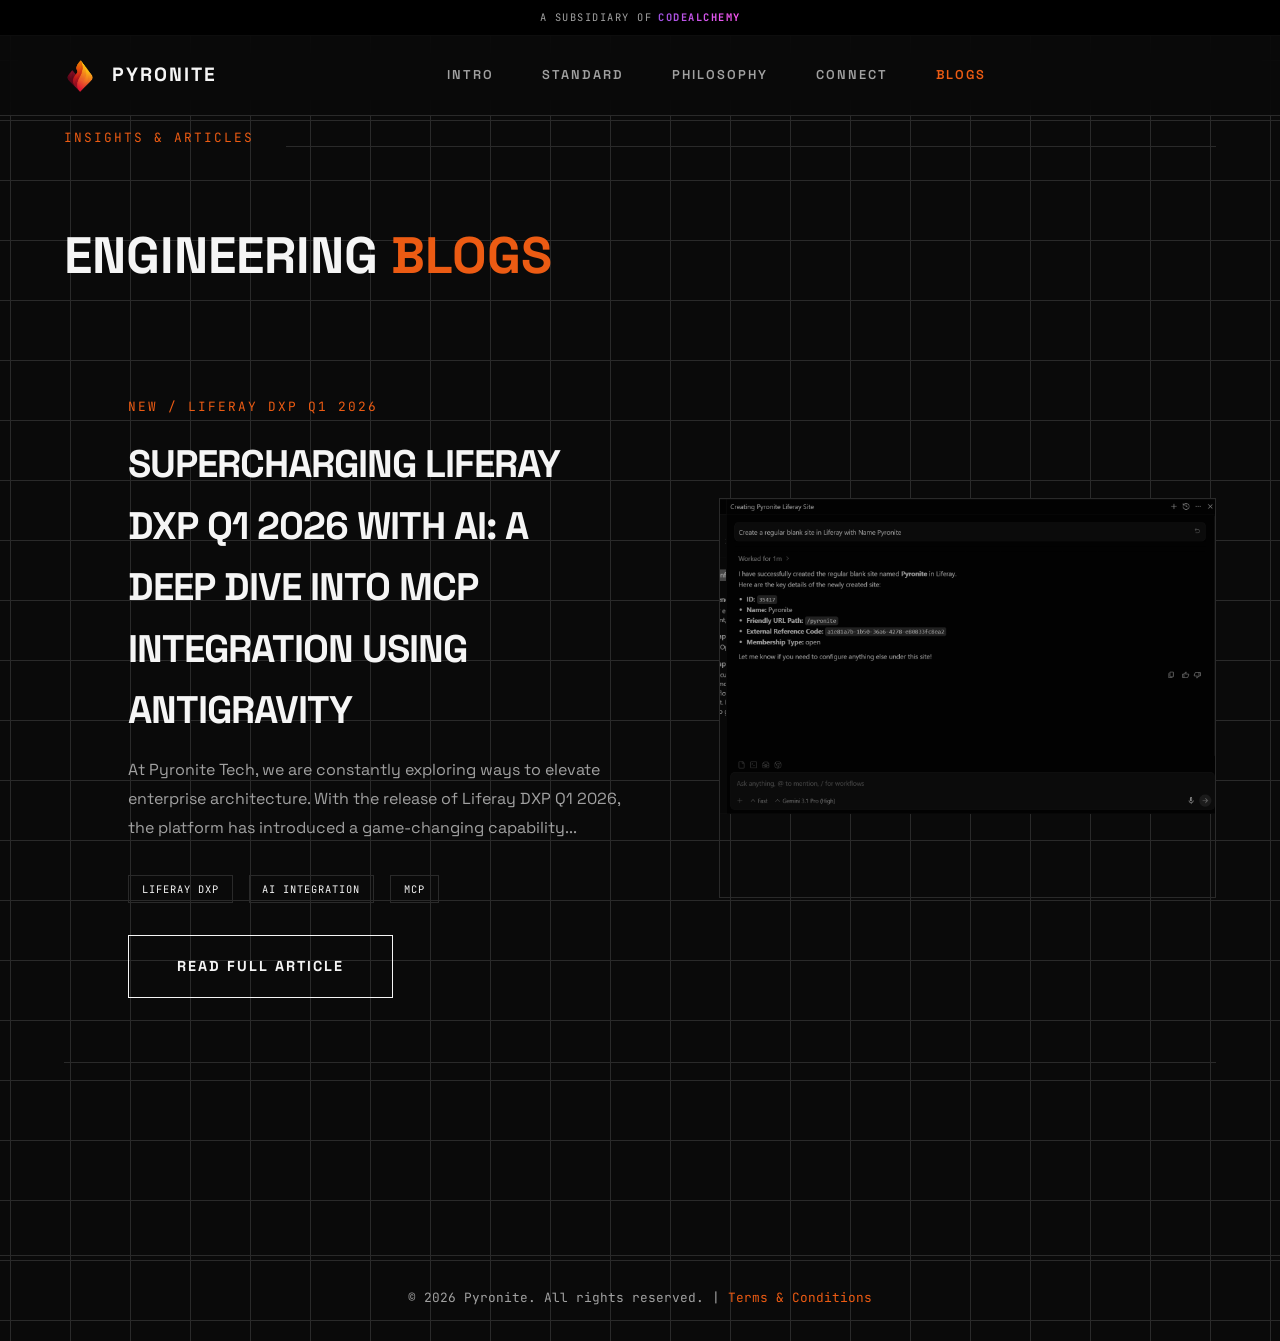
==== blogs.html @ 960b44a4 "blog" ====
<!DOCTYPE html>
<html lang="en">
<head>
  <meta charset="UTF-8">
  <meta name="viewport" content="width=device-width, initial-scale=1.0">
  <title>Engineering Blogs & Insights | Pyronite Liferay Experts</title>
  <meta name="description" content="Explore Pyronite's engineering blogs on advanced Liferay DXP implementations, headless architecture, and connecting native AI protocols.">
  <meta name="keywords" content="Pyronite Blogs, Liferay DXP, Liferay Development, Liferay Integration, Liferay AI, Antigravity, MCP, Enterprise Architecture">
  <meta name="author" content="Pyronite Tech">
  <meta property="og:title" content="Engineering Blogs & Insights | Pyronite">
  <meta property="og:description" content="Explore Pyronite's engineering blogs on advanced Liferay DXP implementations, headless architecture, and connecting native AI protocols.">
  <meta property="og:type" content="website">
  <link rel="stylesheet" href="styles.css">
  <link rel="icon" type="image/png" href="assets/logo.png">
</head>
<body>
  <div class="top-strip">A Subsidiary of <a href="https://codealchemy.tech/" target="_blank">CodeAlchemy</a></div>
  <nav class="navbar">
    <div class="brand">
      <img src="assets/logo.png" alt="Pyronite Logo" class="logo">
      PYRONITE
    </div>
    <div class="nav-links">
      <a href="index.html">Intro</a>
      <a href="standard.html">Standard</a>
      <a href="philosophy.html">Philosophy</a>
      <a href="connect.html">Connect</a>
      <a href="blogs.html" class="active">Blogs</a>
    </div>
    <div class="nav-meta"></div>
  </nav>

  <section class="section" style="padding-top: 8rem;">
    <div class="container reveal">
      <div class="section-header">
        <span class="label">INSIGHTS & ARTICLES</span>
        <div class="line"></div>
      </div>
      <h1 style="font-size: clamp(2.5rem, 4vw, 3.5rem); font-weight: 700; text-transform: uppercase; margin-bottom: 3rem; line-height: 1.1">Engineering <span style="color: var(--primary);">Blogs</span></h1>
      
      <div class="projects">
        <article class="project-row" style="cursor: pointer; display: flex; gap: 2rem; align-items: center;" onclick="window.location.href='blog1.html'">
          <div class="project-info" style="flex: 1;">
            <span class="label">NEW / Liferay DXP Q1 2026</span>
            <h3 style="margin: 1rem 0;">Supercharging Liferay DXP Q1 2026 with AI: A Deep Dive into MCP Integration using Antigravity</h3>
            <p style="color: var(--text-muted); line-height: 1.8;">At Pyronite Tech, we are constantly exploring ways to elevate enterprise architecture. With the release of Liferay DXP Q1 2026, the platform has introduced a game-changing capability...</p>
            <div class="project-tags" style="margin-top: 1.5rem;">
              <span>Liferay DXP</span>
              <span>AI Integration</span>
              <span>MCP</span>
            </div>
            <a href="blog1.html" class="btn btn-outline" style="margin-top: 2rem; display: inline-block;">Read Full Article</a>
          </div>
          <div class="project-img" style="flex: 1; border: 1px solid var(--border-light);">
            <img src="assets/blogs/blog-1/4.png" style="width: 100%; height: 100%; object-fit: cover;" alt="Liferay AI Integration">
          </div>
        </article>
      </div>
    </div>
  </section>

  <footer style="padding: 2rem; margin-top: 4rem; border-top: 1px solid var(--border-light); text-align: center; font-family: var(--font-mono); font-size: 0.8rem; color: var(--text-muted);">
    <p>&copy; 2026 Pyronite. All rights reserved. | <a href="terms.html" style="color: var(--primary); text-decoration: none;">Terms & Conditions</a></p>
  </footer>

  <script src="script.js"></script>
</body>
</html>
---- styles.css ----
/* -- styles.css -- */
@import url('https://fonts.googleapis.com/css2?family=Space+Grotesk:wght@300;400;500;600;700&family=JetBrains+Mono:wght@400;700&display=swap');
@import url('https://fonts.googleapis.com/css2?family=Material+Symbols+Outlined:wght@300&display=swap');

:root {
  --primary: #ec5b13;
  --bg-base: #0a0a0a;
  --bg-surface: #111111;
  --bg-panel: #1a1a1a;
  --border-light: #2a2a2a;
  --text-primary: #f5f5f5;
  --text-muted: #a1a1a1;
  --font-display: 'Space Grotesk', sans-serif;
  --font-mono: 'JetBrains Mono', monospace;
  --nav-height: 80px;
}

* { margin: 0; padding: 0; box-sizing: border-box; border-radius: 0 !important; }

body {
  font-family: var(--font-display);
  background-color: var(--bg-base);
  color: var(--text-primary);
  line-height: 1.6;
  overflow-x: hidden;
  background-image: 
    linear-gradient(var(--border-light) 1px, transparent 1px),
    linear-gradient(90deg, var(--border-light) 1px, transparent 1px);
  background-size: 60px 60px;
  background-position: center top;
}

a { text-decoration: none; color: inherit; transition: 0.3s ease; }
ul { list-style: none; }
img { max-width: 100%; height: auto; display: block; }
.material-symbols-outlined { vertical-align: middle; }

/* Top Strip */
.top-strip {
  position: fixed; top: 0; left: 0; width: 100%; height: 36px;
  background: #000; color: var(--text-muted); 
  display: flex; align-items: center; justify-content: center;
  font-family: var(--font-mono); font-size: 0.65rem; font-weight: 400; 
  text-transform: uppercase; letter-spacing: 1.5px; z-index: 1002;
  border-bottom: 1px solid rgba(255, 255, 255, 0.05);
}
.top-strip a {
  text-decoration: none; margin-left: 6px; font-weight: 700; transition: opacity 0.3s;
  background: linear-gradient(to right, #9b51e0, #ff57f4, #9b51e0);
  background-size: 200% auto;
  color: transparent;
  -webkit-background-clip: text;
  background-clip: text;
  animation: gradient-shine 3s linear infinite;
}
.top-strip a:hover {
  opacity: 0.8;
}

@keyframes gradient-shine {
  to {
    background-position: 200% center;
  }
}

/* Navbar */
.navbar {
  position: fixed; top: 36px; left: 0; width: 100%; height: var(--nav-height);
  background: rgba(10, 10, 10, 0.85); backdrop-filter: blur(12px);
  border-bottom: 1px solid var(--border-light);
  display: flex; justify-content: space-between; align-items: center;
  padding: 0 4rem; z-index: 1000;
}
.brand { display: flex; align-items: center; gap: 1rem; font-weight: 700; text-transform: uppercase; font-size: 1.2rem; letter-spacing: 2px; }
.brand .logo { height: 32px; width: auto; object-fit: contain; display: block; }
.nav-links { display: flex; gap: 3rem; }
.nav-links a { text-transform: uppercase; font-size: 0.8rem; font-weight: 600; letter-spacing: 2px; color: var(--text-muted); }
.nav-links a:hover, .nav-links a.active { color: var(--primary); }
.nav-meta { font-family: var(--font-mono); font-size: 0.75rem; color: var(--text-muted); }

/* Globals */
.container { max-width: 1440px; margin: 0 auto; padding: 0 4rem; }
.section { padding: 8rem 0; position: relative; }
.section-header { margin-bottom: 4rem; display: flex; align-items: center; gap: 2rem; }
.section-header h2 { font-size: 1.5rem; font-weight: 700; text-transform: uppercase; letter-spacing: 1px; }
.section-header .line { flex: 1; height: 1px; background: var(--border-light); }
.label { font-family: var(--font-mono); color: var(--primary); font-size: 0.8rem; text-transform: uppercase; letter-spacing: 2px; display: block; margin-bottom: 1rem;}

/* Buttons */
.btn {
  display: inline-block; padding: 1.2rem 3rem; background: var(--primary);
  color: #fff; font-weight: 700; text-transform: uppercase; letter-spacing: 2px;
  font-size: 0.9rem; border: 1px solid var(--primary); cursor: pointer; transition: 0.3s;
}
.btn:hover { background: transparent; color: var(--primary); }
.btn-outline { background: transparent; border: 1px solid var(--text-primary); color: var(--text-primary); }
.btn-outline:hover { background: var(--text-primary); color: var(--bg-base); }

/* Hero Section */
.hero { display: flex; align-items: flex-end; min-height: 100vh; padding-bottom: 5rem; padding-top: calc(var(--nav-height) + 36px); }
.hero-content { display: grid; grid-template-columns: 8fr 4fr; gap: 4rem; align-items: end; }
.hero h1 { font-size: clamp(3rem, 7vw, 6.5rem); font-weight: 700; line-height: 0.9; text-transform: uppercase; letter-spacing: -2px; }
.hero h1 span { color: var(--primary); }
.hero-desc { border-left: 1px solid var(--border-light); padding-left: 2rem; padding-bottom: 1rem; }
.hero-desc p { font-size: 1.2rem; color: var(--text-muted); margin-bottom: 1.5rem; max-width: 400px; font-weight: 300; }
.hero-desc .meta { font-family: var(--font-mono); font-size: 0.7rem; color: var(--primary); text-transform: uppercase; letter-spacing: 2px; }

/* Grid Cards (Manifestos, Standard) */
.grid-cards { display: grid; grid-template-columns: repeat(auto-fit, minmax(280px, 1fr)); gap: 1px; background: var(--border-light); border: 1px solid var(--border-light); }
.card { background: var(--bg-surface); padding: 3rem 2rem; transition: background 0.3s, border-color 0.3s; position: relative; }
.card:hover { background: var(--bg-panel); }
.card .icon { font-size: 2.5rem; color: var(--primary); margin-bottom: 2rem; opacity: 0.8; }
.card h3 { font-size: 1.2rem; font-weight: 700; text-transform: uppercase; margin-bottom: 1rem; }
.card p { font-size: 0.9rem; color: var(--text-muted); line-height: 1.6; }

/* Philosophy Section Layout */
.philosophy-grid { display: grid; grid-template-columns: 1fr 1fr; gap: 4rem; align-items: start; }
.philosophy-text h2 { font-size: clamp(2rem, 4vw, 3.5rem); font-weight: 700; text-transform: uppercase; line-height: 1.1; margin-bottom: 2rem; }
.philosophy-text p { font-size: 1.1rem; color: var(--text-muted); margin-bottom: 1.5rem; }
.philosophy-quote { padding: 2rem; background: var(--bg-surface); border-left: 2px solid var(--primary); font-family: var(--font-mono); font-size: 0.9rem; color: var(--primary); margin: 2rem 0; }
.philosophy-image { position: relative; aspect-ratio: 1; background: var(--bg-surface); border: 1px solid var(--border-light); display: flex; justify-content: center; align-items: center; overflow: hidden; }
.philosophy-image img { position: absolute; top:0; left:0; width: 100%; height: 100%; object-fit: cover; filter: grayscale(1) contrast(1.2) brightness(0.5); transition: 0.5s; }
.philosophy-image:hover img { filter: grayscale(0) contrast(1) brightness(0.8); }

/* Projects / Manifestos List */
.project-row { display: grid; grid-template-columns: 5fr 7fr; border-bottom: 1px solid var(--border-light); transition: 0.3s; }
.project-row:hover { background: var(--bg-surface); }
.project-info { padding: 4rem; }
.project-info h3 { font-size: clamp(2rem, 3vw, 4rem); font-weight: 700; text-transform: uppercase; margin-bottom: 1.5rem; letter-spacing: -1px; }
.project-info p { color: var(--text-muted); margin-bottom: 2rem; max-width: 500px; }
.project-tags { display: flex; gap: 1rem; flex-wrap: wrap; }
.project-tags span { display: inline-block; padding: 0.3rem 0.8rem; border: 1px solid var(--border-light); font-size: 0.65rem; font-family: var(--font-mono); text-transform: uppercase; letter-spacing: 1px; }
.project-img { position: relative; border-left: 1px solid var(--border-light); overflow: hidden; min-height: 400px; }
.project-img img { width: 100%; height: 100%; object-fit: cover; filter: grayscale(1) contrast(1.2) brightness(0.7); transition: 0.5s;}
.project-row:hover .project-img img { filter: grayscale(0) contrast(1) brightness(0.9); }

/* Contact Form */
.contact-container { display: grid; grid-template-columns: 1fr 1fr; gap: 4rem; }
.contact-info h2 { font-size: clamp(2rem, 4vw, 3.5rem); text-transform: uppercase; margin-bottom: 2rem; line-height: 1.1; }
.contact-info p { font-size: 1.2rem; color: var(--text-muted); margin-bottom: 3rem; font-weight: 300; }
.form-group { margin-bottom: 1.5rem; }
.form-control { width: 100%; background: transparent; border: 1px solid var(--border-light); color: var(--text-primary); padding: 1.2rem; font-family: var(--font-mono); font-size: 0.85rem; outline: none; transition: 0.3s; text-transform: uppercase; }
.form-control:focus { border-color: var(--primary); }
textarea.form-control { resize: vertical; min-height: 150px; }

/* Code Block Styling */
.code-block { background: var(--bg-surface); border: 1px solid var(--border-light); padding: 2rem; font-family: var(--font-mono); font-size: 0.85rem; overflow-x: auto; color: var(--text-muted); position: relative; }
.code-block .keyword { color: #3b82f6; }
.code-block .string { color: var(--primary); }
.code-block .function { color: #fbbf24; }
.code-block-header { padding-bottom: 1rem; margin-bottom: 1rem; border-bottom: 1px solid var(--border-light); font-size: 0.7rem; text-transform: uppercase; }

/* Footers */
.footer { border-top: 1px solid var(--border-light); padding: 4rem 0; background: var(--bg-surface); }
.footer-grid { display: grid; grid-template-columns: 1fr 1fr 1fr; gap: 2rem; }
.footer-col h4 { font-family: var(--font-mono); font-size: 0.75rem; color: var(--primary); margin-bottom: 1.5rem; }
.footer-col p { font-size: 0.8rem; color: var(--text-muted); text-transform: uppercase; letter-spacing: 1px; }

/* Animations */
.reveal { opacity: 0; transform: translateY(30px); transition: all 0.8s ease-out; }
.reveal.active { opacity: 1; transform: translateY(0); }

@media (max-width: 1024px) {
  .hero-content { grid-template-columns: 1fr; }
  .philosophy-grid, .contact-container, .project-row { grid-template-columns: 1fr; }
  .project-img { border-left: none; border-top: 1px solid var(--border-light); }
  .nav-links { display: none; }
}

/* Capabilities Specific */
.cap-interactive-container {
  display: flex;
  gap: 2rem;
  align-items: flex-start;
}
.cap-tags {
  display: flex;
  flex-wrap: wrap;
  gap: 1rem;
  flex: 2;
}
.cap-tag {
  display: flex;
  align-items: center;
  gap: 0.8rem;
  padding: 0.8rem 1.5rem;
  border: 1px solid var(--border-light);
  font-family: var(--font-mono);
  font-size: 0.85rem;
  text-transform: uppercase;
  cursor: crosshair;
  transition: all 0.3s;
  background: var(--bg-surface);
  color: var(--text-primary);
}
.cap-tag:hover {
  border-color: var(--primary);
  color: var(--primary);
  background: rgba(236, 91, 19, 0.05);
  transform: translateY(-2px);
}
.cap-tag .material-symbols-outlined {
  font-size: 1.2rem;
}
.cap-readout {
  flex: 1;
  background: var(--bg-surface);
  border: 1px solid var(--border-light);
  border-left: 4px solid var(--primary);
  padding: 3rem;
  min-height: 250px;
  position: sticky;
  top: 100px;
}
.readout-label {
  font-family: var(--font-mono);
  font-size: 0.8rem;
  color: var(--primary);
  margin-bottom: 2rem;
  display: inline-block;
  letter-spacing: 2px;
}
.readout-text {
  font-size: 1.2rem;
  color: var(--text-muted);
  line-height: 1.6;
}

@media (max-width: 1024px) {
  .cap-interactive-container { flex-direction: column; }
  .cap-readout { width: 100%; position: relative; top: 0; min-height: auto; padding: 2rem; }
}

/* Marquee / Partner Logos */
.marquee-wrapper {
  background: var(--bg-surface);
  padding: 3rem 0;
  border-top: 1px solid var(--border-light);
  border-bottom: 1px solid var(--border-light);
}

.marquee-container {
  overflow: hidden;
  position: relative;
  width: 100%;
}

.marquee-content {
  display: flex;
  width: max-content;
  white-space: nowrap;
  gap: 4rem;
  animation: marquee-custom 20s linear infinite;
}

@keyframes marquee-custom {
  from { transform: translateX(0); }
  to { transform: translateX(-50%); } 
}

.marquee-container:hover .marquee-content {
  animation-play-state: paused;
}

.marquee-item {
  display: flex;
  width: 11rem;
  flex-shrink: 0;
  align-items: center;
  justify-content: center;
  opacity: 0.5;
  transition: opacity 0.3s;
}

.marquee-item:hover {
  opacity: 1;
}

.marquee-item img {
  object-fit: contain;
  width: 100%;
  height: max-content;
  max-height: 54px;
  filter: grayscale(1) brightness(0.8);
}
.marquee-item:hover img {
  filter: grayscale(0) brightness(1);
}
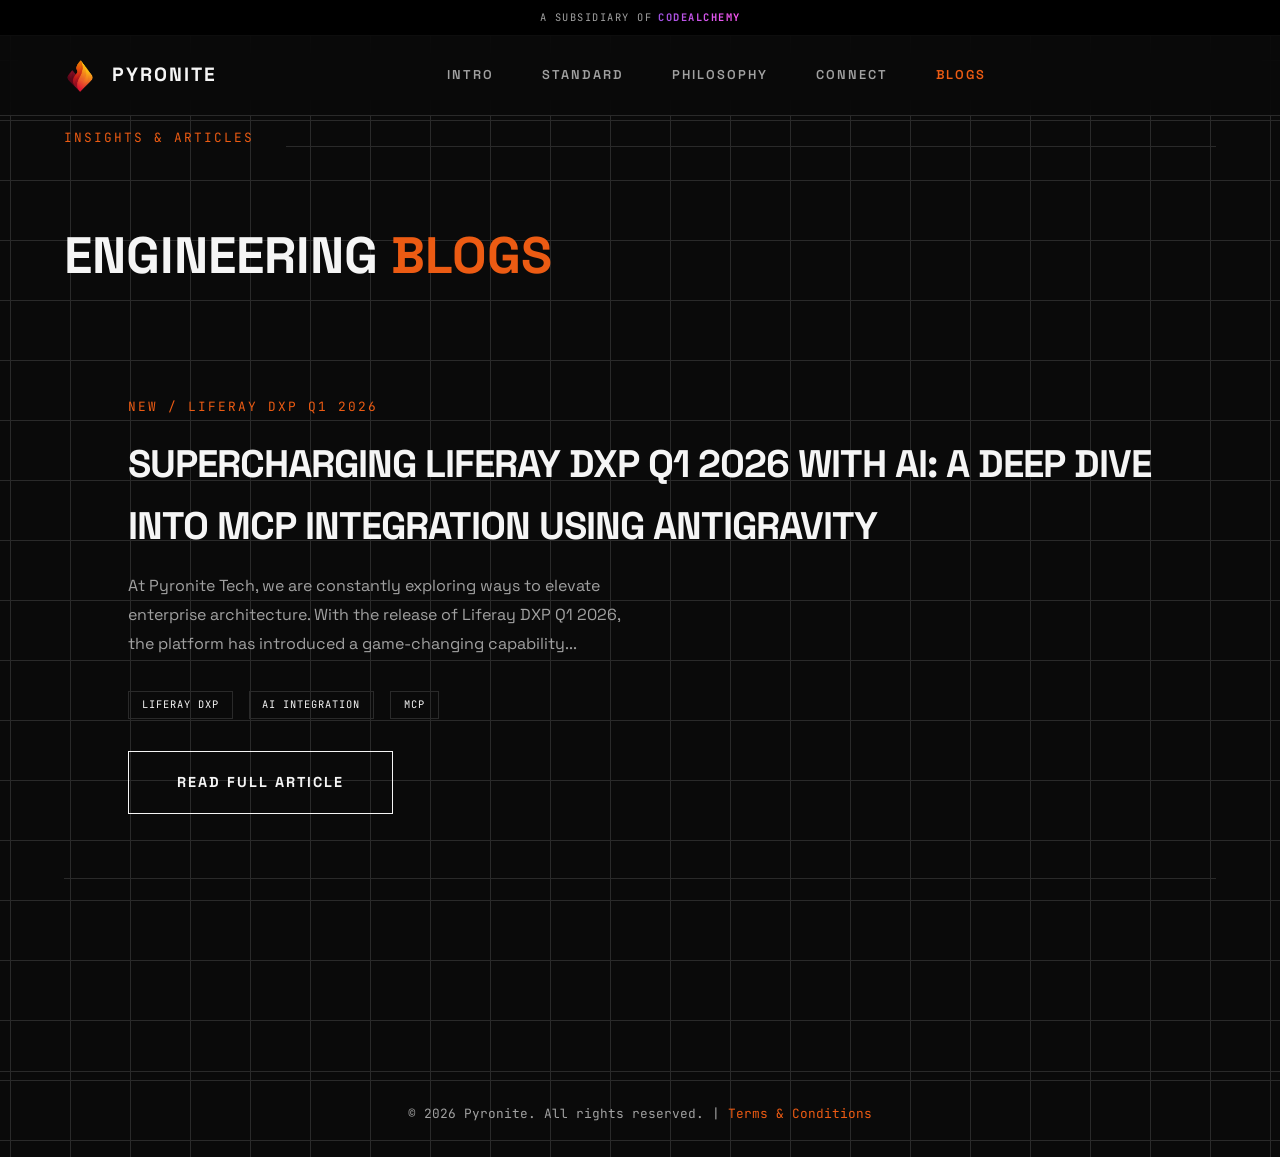
==== commit 8cda7815: "fixes" ====
--- a/blogs.html
+++ b/blogs.html
@@ -39,8 +39,8 @@
       <h1 style="font-size: clamp(2.5rem, 4vw, 3.5rem); font-weight: 700; text-transform: uppercase; margin-bottom: 3rem; line-height: 1.1">Engineering <span style="color: var(--primary);">Blogs</span></h1>
       
       <div class="projects">
-        <article class="project-row" style="cursor: pointer; display: flex; gap: 2rem; align-items: center;" onclick="window.location.href='blog1.html'">
-          <div class="project-info" style="flex: 1;">
+        <article class="project-row" style="cursor: pointer; align-items: center; grid-template-columns: 1fr;" onclick="window.location.href='liferay-dxp-mcp-ai-integration.html'">
+          <div class="project-info">
             <span class="label">NEW / Liferay DXP Q1 2026</span>
             <h3 style="margin: 1rem 0;">Supercharging Liferay DXP Q1 2026 with AI: A Deep Dive into MCP Integration using Antigravity</h3>
             <p style="color: var(--text-muted); line-height: 1.8;">At Pyronite Tech, we are constantly exploring ways to elevate enterprise architecture. With the release of Liferay DXP Q1 2026, the platform has introduced a game-changing capability...</p>
@@ -49,10 +49,7 @@
               <span>AI Integration</span>
               <span>MCP</span>
             </div>
-            <a href="blog1.html" class="btn btn-outline" style="margin-top: 2rem; display: inline-block;">Read Full Article</a>
-          </div>
-          <div class="project-img" style="flex: 1; border: 1px solid var(--border-light);">
-            <img src="assets/blogs/blog-1/4.png" style="width: 100%; height: 100%; object-fit: cover;" alt="Liferay AI Integration">
+            <a href="liferay-dxp-mcp-ai-integration.html" class="btn btn-outline" style="margin-top: 2rem; display: inline-block;">Read Full Article</a>
           </div>
         </article>
       </div>
--- a/styles.css
+++ b/styles.css
@@ -15,7 +15,9 @@
   --nav-height: 80px;
 }
 
-* { margin: 0; padding: 0; box-sizing: border-box; border-radius: 0 !important; }
+* { margin: 0; padding: 0; box-sizing: border-box; border-radius: 0 !important; word-wrap: break-word; overflow-wrap: break-word; }
+
+html { overflow-x: hidden; width: 100%; }
 
 body {
   font-family: var(--font-display);
@@ -286,3 +288,33 @@
 .marquee-item:hover img {
   filter: grayscale(0) brightness(1);
 }
+
+/* Base Mobile Overrides */
+@media (max-width: 768px) {
+  .container { padding: 0 1.5rem; }
+  .navbar { padding: 0 1.5rem; }
+  .section { padding: 4rem 0; }
+  .project-info { padding: 2rem 1.5rem; }
+  .hero { min-height: auto; padding-top: 150px; padding-bottom: 3rem; }
+  .hero h1 { font-size: clamp(2rem, 10vw, 2.5rem) !important; line-height: 1.1; }
+  .hero-desc { border-left: none; padding-left: 0; border-top: 1px solid var(--border-light); padding-top: 1.5rem; }
+  .footer-grid { grid-template-columns: 1fr; gap: 2rem; text-align: center; }
+  .card { padding: 2rem 1.5rem; }
+  .card h3 { font-size: 1.25rem !important; }
+  .section-header { flex-direction: column; align-items: flex-start; gap: 1rem; margin-bottom: 2rem; }
+  .project-info h3 { font-size: clamp(1.5rem, 6vw, 2rem) !important; line-height: 1.2; }
+  h1 { font-size: 2rem !important; }
+  h2 { font-size: 1.75rem !important; line-height: 1.2; }
+  h3 { font-size: 1.25rem !important; }
+  p { font-size: 1rem !important; }
+  .btn { padding: 1rem 1.5rem; font-size: 0.8rem; width: 100%; text-align: center; }
+  .cap-readout { padding: 1.5rem; margin-top: 2rem; }
+  .form-control { padding: 1rem; font-size: 0.8rem; }
+  img { max-width: 100%; height: auto; }
+  .blog-content pre code { font-size: 0.75rem; white-space: pre; }
+  .blog-content pre { padding: 1rem; overflow-x: auto; max-width: calc(100vw - 3rem); }
+}
+
+@media (max-width: 480px) {
+  .top-strip { font-size: 0.5rem; }
+}
